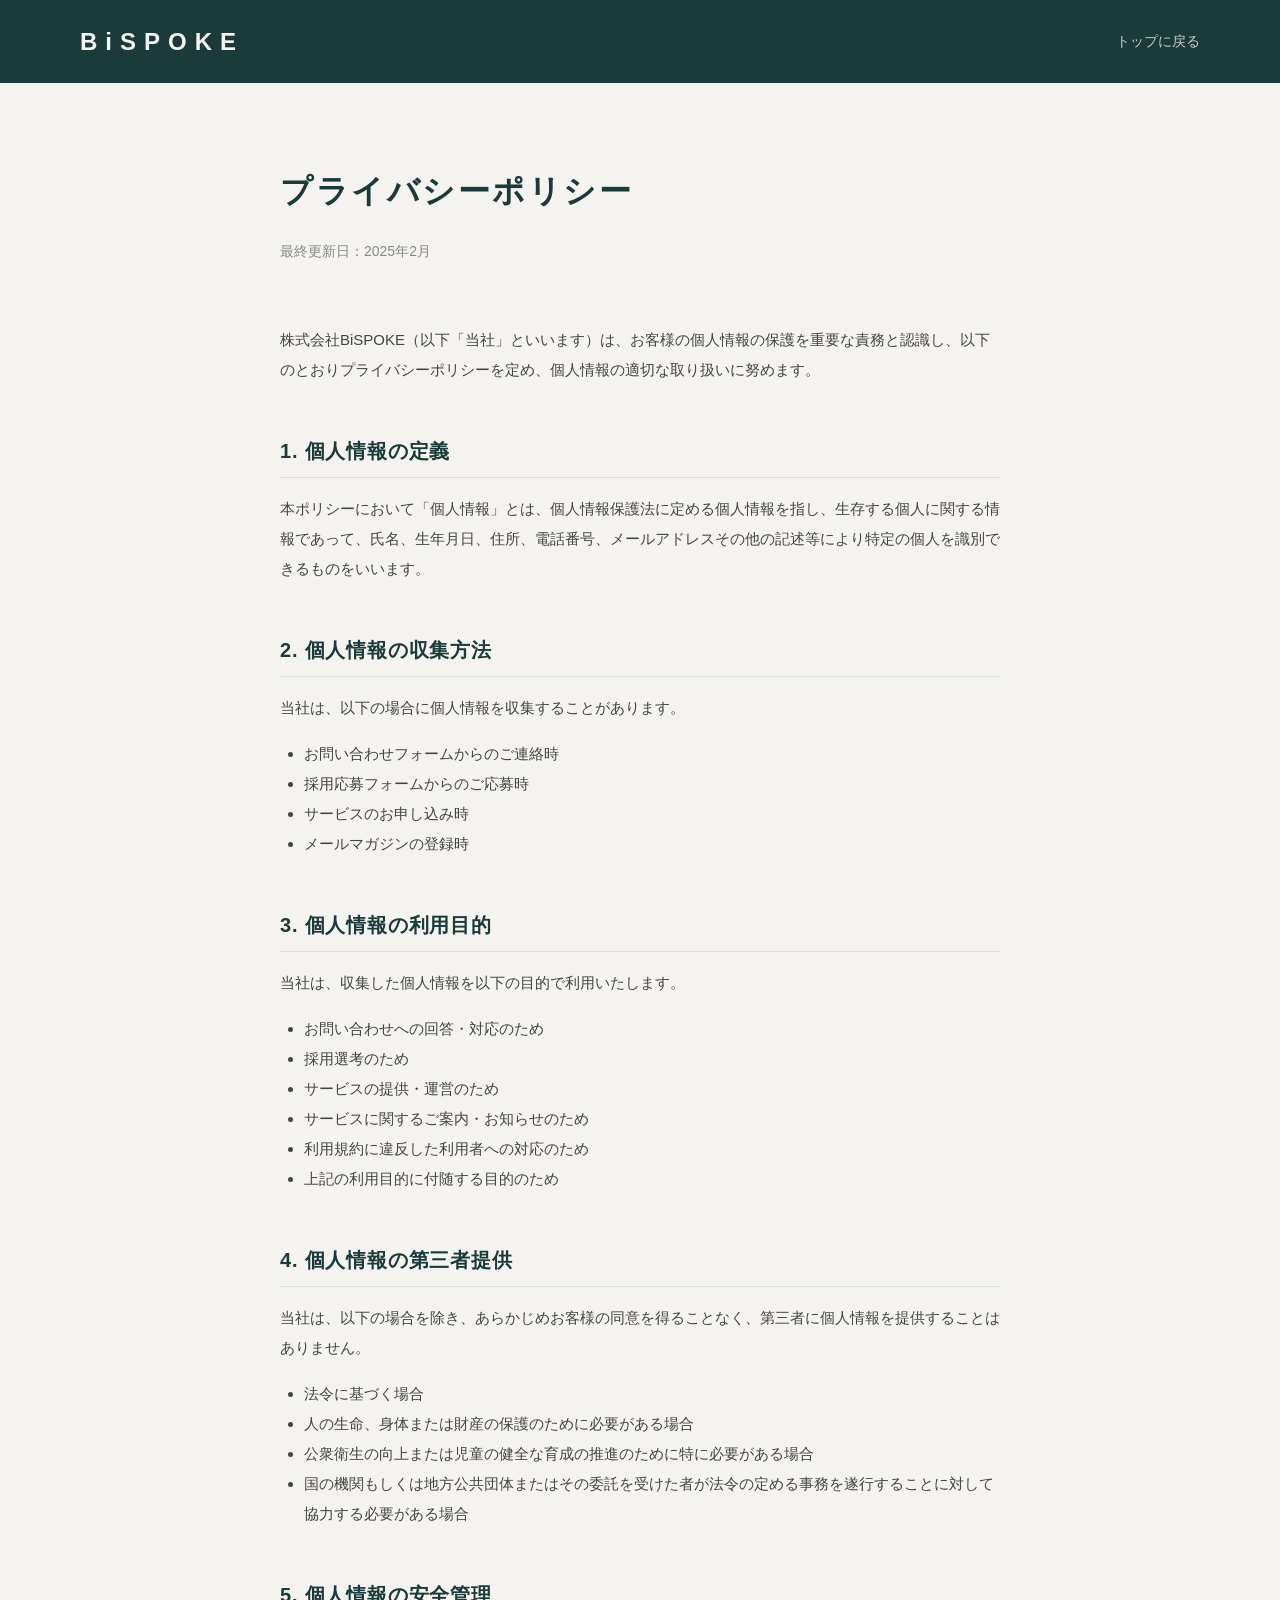
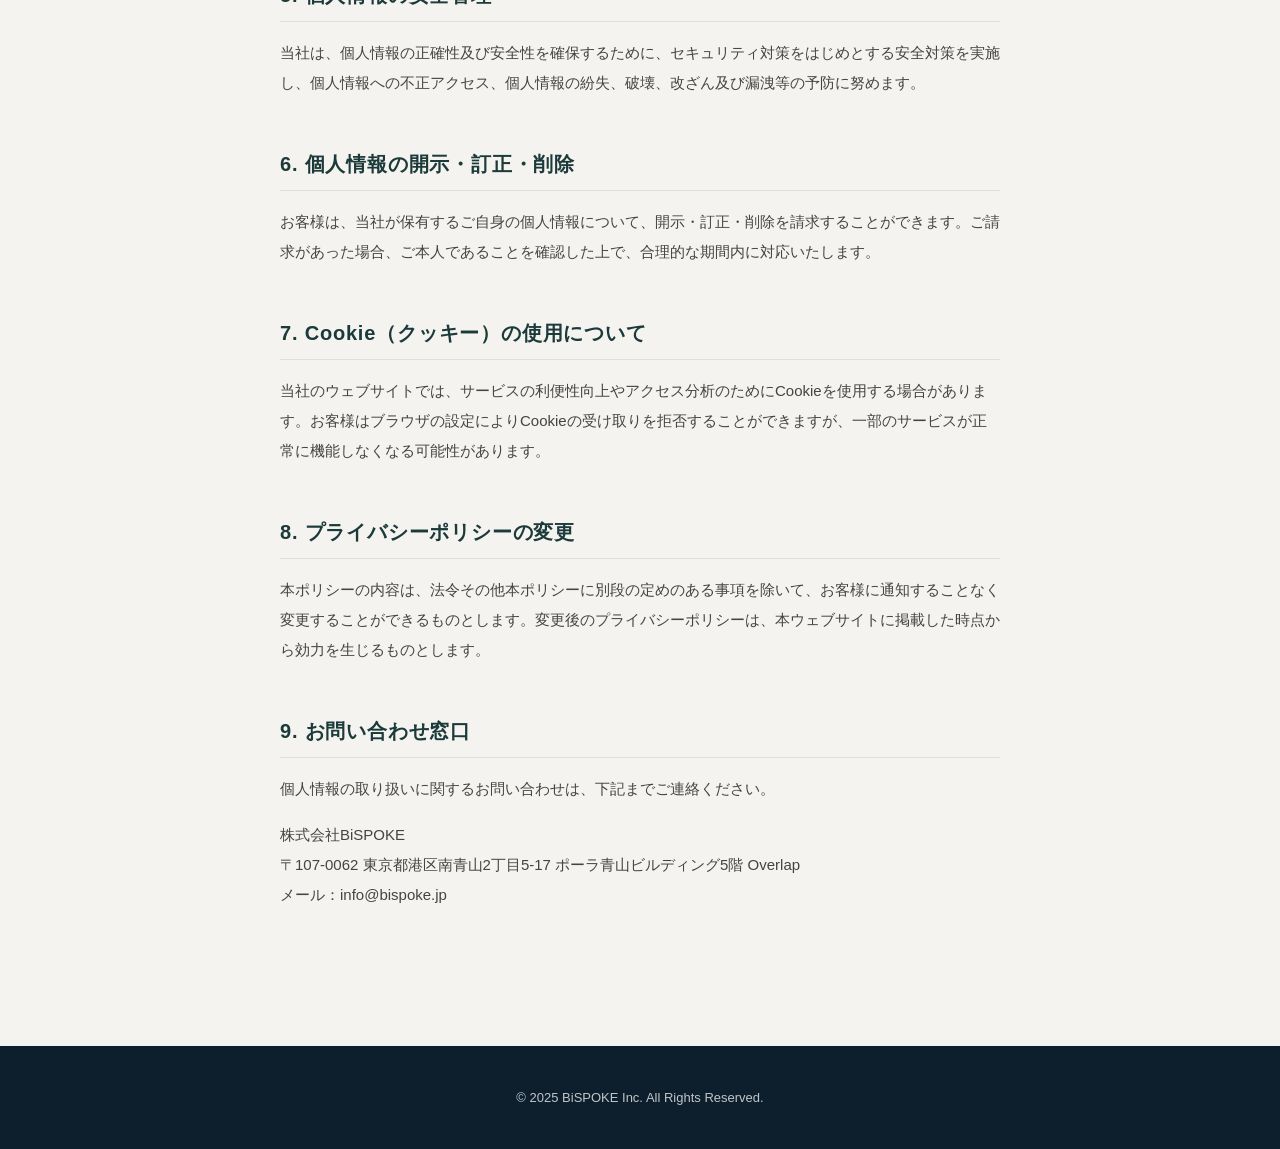
==== privacy.html @ fab9b0a8 "サイト全面リニューアル + 法定ページ追加 - ヘッダー: ダークシアン背景 + ホワイトSVGロゴに変更 - ヒーローテキスト: 「誰かが大切にしてきたものを〜」に変更 - ミッション: 「三世代先" ====
<!DOCTYPE html>
<html lang="ja">
<head>
    <meta charset="UTF-8">
    <meta name="viewport" content="width=device-width, initial-scale=1.0">
    <title>プライバシーポリシー | 株式会社BiSPOKE</title>
    <style>
        * {
            margin: 0;
            padding: 0;
            box-sizing: border-box;
            -webkit-font-smoothing: antialiased;
        }

        :root {
            --uzume-midnight: #0D1F2D;
            --uzume-dark-cyan: #1B3A3A;
            --uzume-muted-cyan: #2A5555;
            --uzume-brass: #B8956A;
            --uzume-silver: #C0C5C9;
            --uzume-warm-white: #F5F3F0;
        }

        body {
            font-family: 'Yu Gothic', 'YuGothic', 'Helvetica Neue', sans-serif;
            background-color: var(--uzume-warm-white);
            color: var(--uzume-dark-cyan);
            line-height: 1.8;
        }

        header {
            background-color: var(--uzume-dark-cyan);
            padding: 20px 0;
        }

        .header-inner {
            max-width: 1200px;
            margin: 0 auto;
            padding: 0 40px;
            display: flex;
            justify-content: space-between;
            align-items: center;
        }

        .logo {
            color: var(--uzume-warm-white);
            text-decoration: none;
            font-family: 'Helvetica Neue', Helvetica, Arial, sans-serif;
            font-size: 24px;
            font-weight: 700;
            letter-spacing: 8px;
        }

        .back-link {
            color: var(--uzume-warm-white);
            text-decoration: none;
            font-size: 14px;
            opacity: 0.8;
            transition: opacity 0.3s ease;
        }

        .back-link:hover {
            opacity: 1;
        }

        .content {
            max-width: 800px;
            margin: 0 auto;
            padding: 80px 40px 120px;
        }

        h1 {
            font-size: 32px;
            margin-bottom: 16px;
            letter-spacing: 0.08em;
            font-weight: 600;
        }

        .updated {
            font-size: 14px;
            color: #888;
            margin-bottom: 60px;
        }

        h2 {
            font-size: 20px;
            margin-top: 48px;
            margin-bottom: 16px;
            padding-bottom: 8px;
            border-bottom: 1px solid rgba(27, 58, 58, 0.1);
            letter-spacing: 0.04em;
        }

        p {
            margin-bottom: 16px;
            font-size: 15px;
            line-height: 2;
            color: #444;
        }

        ul {
            margin-bottom: 16px;
            padding-left: 24px;
        }

        li {
            font-size: 15px;
            line-height: 2;
            color: #444;
        }

        footer {
            background-color: var(--uzume-midnight);
            color: var(--uzume-silver);
            text-align: center;
            padding: 40px;
            font-size: 13px;
        }

        @media (max-width: 768px) {
            .content {
                padding: 60px 24px 80px;
            }

            h1 {
                font-size: 24px;
            }

            .header-inner {
                padding: 0 24px;
            }
        }
    </style>
</head>
<body>

    <header>
        <div class="header-inner">
            <a href="index.html" class="logo">BiSPOKE</a>
            <a href="index.html" class="back-link">トップに戻る</a>
        </div>
    </header>

    <div class="content">
        <h1>プライバシーポリシー</h1>
        <p class="updated">最終更新日：2025年2月</p>

        <p>株式会社BiSPOKE（以下「当社」といいます）は、お客様の個人情報の保護を重要な責務と認識し、以下のとおりプライバシーポリシーを定め、個人情報の適切な取り扱いに努めます。</p>

        <h2>1. 個人情報の定義</h2>
        <p>本ポリシーにおいて「個人情報」とは、個人情報保護法に定める個人情報を指し、生存する個人に関する情報であって、氏名、生年月日、住所、電話番号、メールアドレスその他の記述等により特定の個人を識別できるものをいいます。</p>

        <h2>2. 個人情報の収集方法</h2>
        <p>当社は、以下の場合に個人情報を収集することがあります。</p>
        <ul>
            <li>お問い合わせフォームからのご連絡時</li>
            <li>採用応募フォームからのご応募時</li>
            <li>サービスのお申し込み時</li>
            <li>メールマガジンの登録時</li>
        </ul>

        <h2>3. 個人情報の利用目的</h2>
        <p>当社は、収集した個人情報を以下の目的で利用いたします。</p>
        <ul>
            <li>お問い合わせへの回答・対応のため</li>
            <li>採用選考のため</li>
            <li>サービスの提供・運営のため</li>
            <li>サービスに関するご案内・お知らせのため</li>
            <li>利用規約に違反した利用者への対応のため</li>
            <li>上記の利用目的に付随する目的のため</li>
        </ul>

        <h2>4. 個人情報の第三者提供</h2>
        <p>当社は、以下の場合を除き、あらかじめお客様の同意を得ることなく、第三者に個人情報を提供することはありません。</p>
        <ul>
            <li>法令に基づく場合</li>
            <li>人の生命、身体または財産の保護のために必要がある場合</li>
            <li>公衆衛生の向上または児童の健全な育成の推進のために特に必要がある場合</li>
            <li>国の機関もしくは地方公共団体またはその委託を受けた者が法令の定める事務を遂行することに対して協力する必要がある場合</li>
        </ul>

        <h2>5. 個人情報の安全管理</h2>
        <p>当社は、個人情報の正確性及び安全性を確保するために、セキュリティ対策をはじめとする安全対策を実施し、個人情報への不正アクセス、個人情報の紛失、破壊、改ざん及び漏洩等の予防に努めます。</p>

        <h2>6. 個人情報の開示・訂正・削除</h2>
        <p>お客様は、当社が保有するご自身の個人情報について、開示・訂正・削除を請求することができます。ご請求があった場合、ご本人であることを確認した上で、合理的な期間内に対応いたします。</p>

        <h2>7. Cookie（クッキー）の使用について</h2>
        <p>当社のウェブサイトでは、サービスの利便性向上やアクセス分析のためにCookieを使用する場合があります。お客様はブラウザの設定によりCookieの受け取りを拒否することができますが、一部のサービスが正常に機能しなくなる可能性があります。</p>

        <h2>8. プライバシーポリシーの変更</h2>
        <p>本ポリシーの内容は、法令その他本ポリシーに別段の定めのある事項を除いて、お客様に通知することなく変更することができるものとします。変更後のプライバシーポリシーは、本ウェブサイトに掲載した時点から効力を生じるものとします。</p>

        <h2>9. お問い合わせ窓口</h2>
        <p>個人情報の取り扱いに関するお問い合わせは、下記までご連絡ください。</p>
        <p>
            株式会社BiSPOKE<br>
            〒107-0062 東京都港区南青山2丁目5-17 ポーラ青山ビルディング5階 Overlap<br>
            メール：info@bispoke.jp
        </p>
    </div>

    <footer>
        &copy; 2025 BiSPOKE Inc. All Rights Reserved.
    </footer>

</body>
</html>
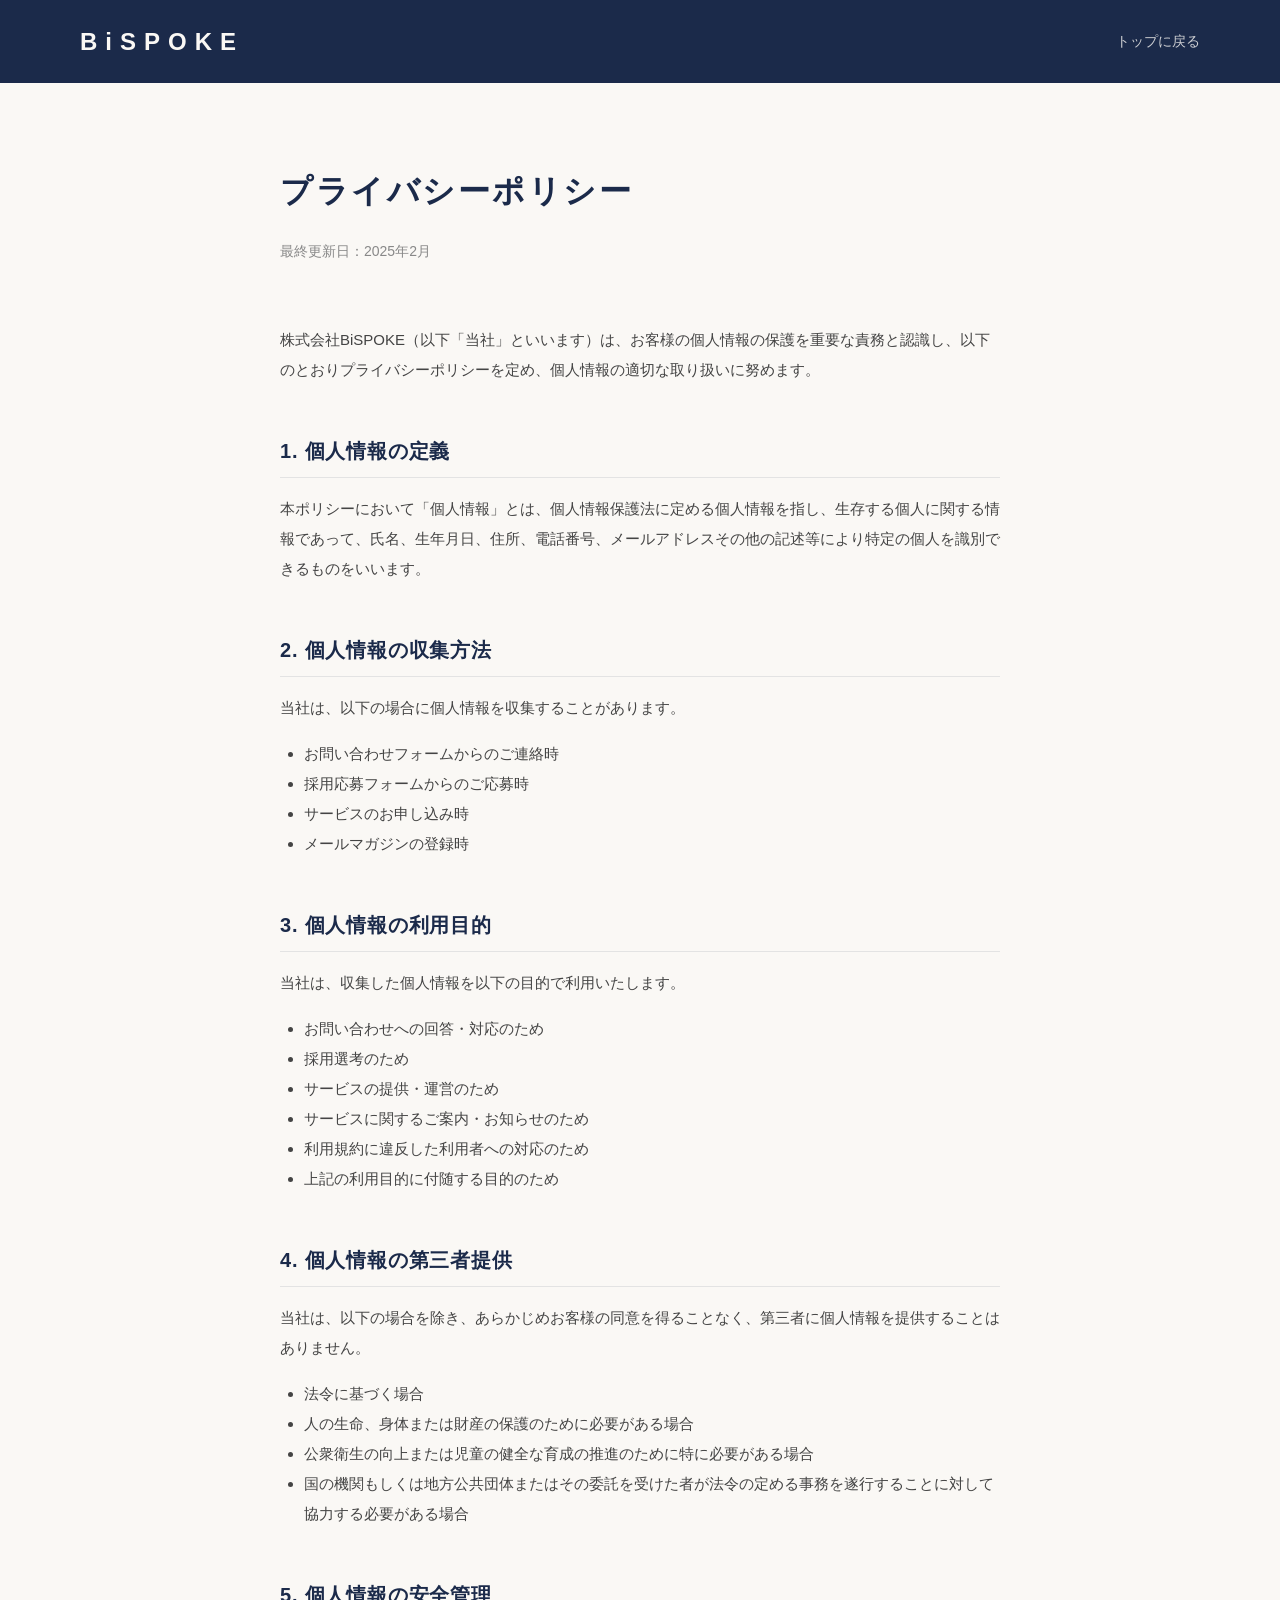
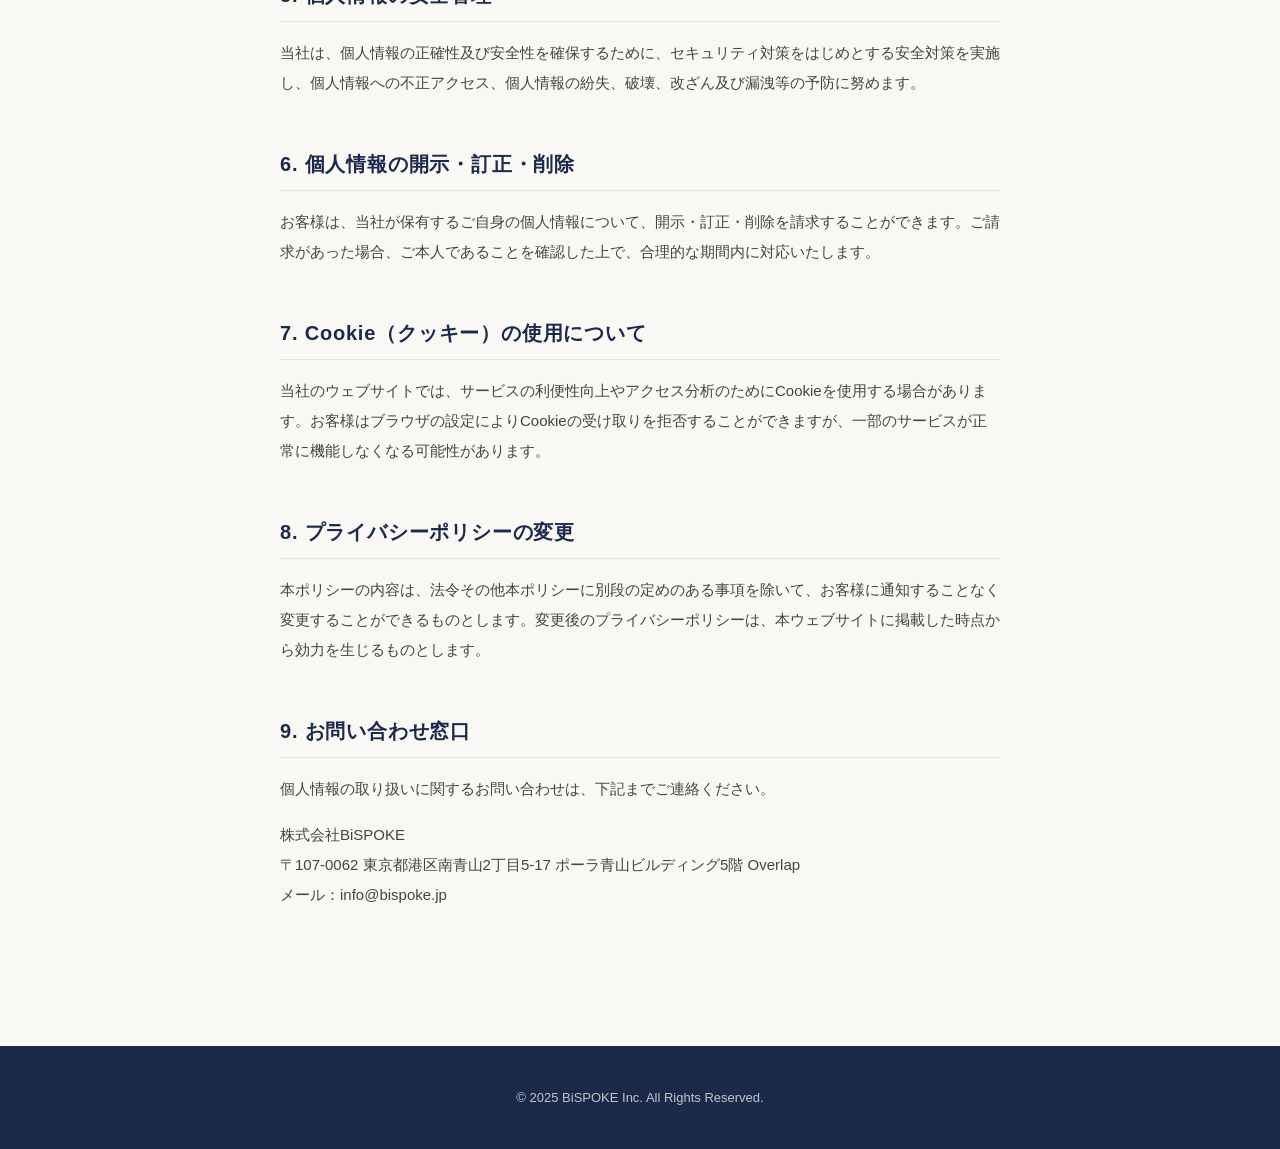
==== commit 347fa640: "デザインシステム刷新: フォント・カラー・画像・メタ情報を一括更新 - フォント: Noto Serif SC / Noto Sans SC を削除、Helvetica Neue + 游ゴシックに統一" ====
--- a/privacy.html
+++ b/privacy.html
@@ -13,23 +13,24 @@
         }
 
         :root {
-            --uzume-midnight: #0D1F2D;
-            --uzume-dark-cyan: #1B3A3A;
-            --uzume-muted-cyan: #2A5555;
-            --uzume-brass: #B8956A;
+            --uzume-navy: #1B2A4A;
+            --uzume-muted-blue: #7A9AB5;
             --uzume-silver: #C0C5C9;
-            --uzume-warm-white: #F5F3F0;
+            --uzume-off-white: #FAF8F5;
+            --uzume-warm-gray: #E8E4E1;
+            --uzume-ink: #3D3D3D;
+            --uzume-brass: #C9A86C;
         }
 
         body {
-            font-family: 'Yu Gothic', 'YuGothic', 'Helvetica Neue', sans-serif;
-            background-color: var(--uzume-warm-white);
-            color: var(--uzume-dark-cyan);
+            font-family: "Helvetica Neue", "Yu Gothic", "游ゴシック", "YuGothic", sans-serif;
+            background-color: var(--uzume-off-white);
+            color: var(--uzume-navy);
             line-height: 1.8;
         }
 
         header {
-            background-color: var(--uzume-dark-cyan);
+            background-color: var(--uzume-navy);
             padding: 20px 0;
         }
 
@@ -43,7 +44,7 @@
         }
 
         .logo {
-            color: var(--uzume-warm-white);
+            color: var(--uzume-off-white);
             text-decoration: none;
             font-family: 'Helvetica Neue', Helvetica, Arial, sans-serif;
             font-size: 24px;
@@ -52,7 +53,7 @@
         }
 
         .back-link {
-            color: var(--uzume-warm-white);
+            color: var(--uzume-off-white);
             text-decoration: none;
             font-size: 14px;
             opacity: 0.8;
@@ -87,7 +88,7 @@
             margin-top: 48px;
             margin-bottom: 16px;
             padding-bottom: 8px;
-            border-bottom: 1px solid rgba(27, 58, 58, 0.1);
+            border-bottom: 1px solid rgba(27, 42, 74, 0.1);
             letter-spacing: 0.04em;
         }
 
@@ -110,7 +111,7 @@
         }
 
         footer {
-            background-color: var(--uzume-midnight);
+            background-color: var(--uzume-navy);
             color: var(--uzume-silver);
             text-align: center;
             padding: 40px;
